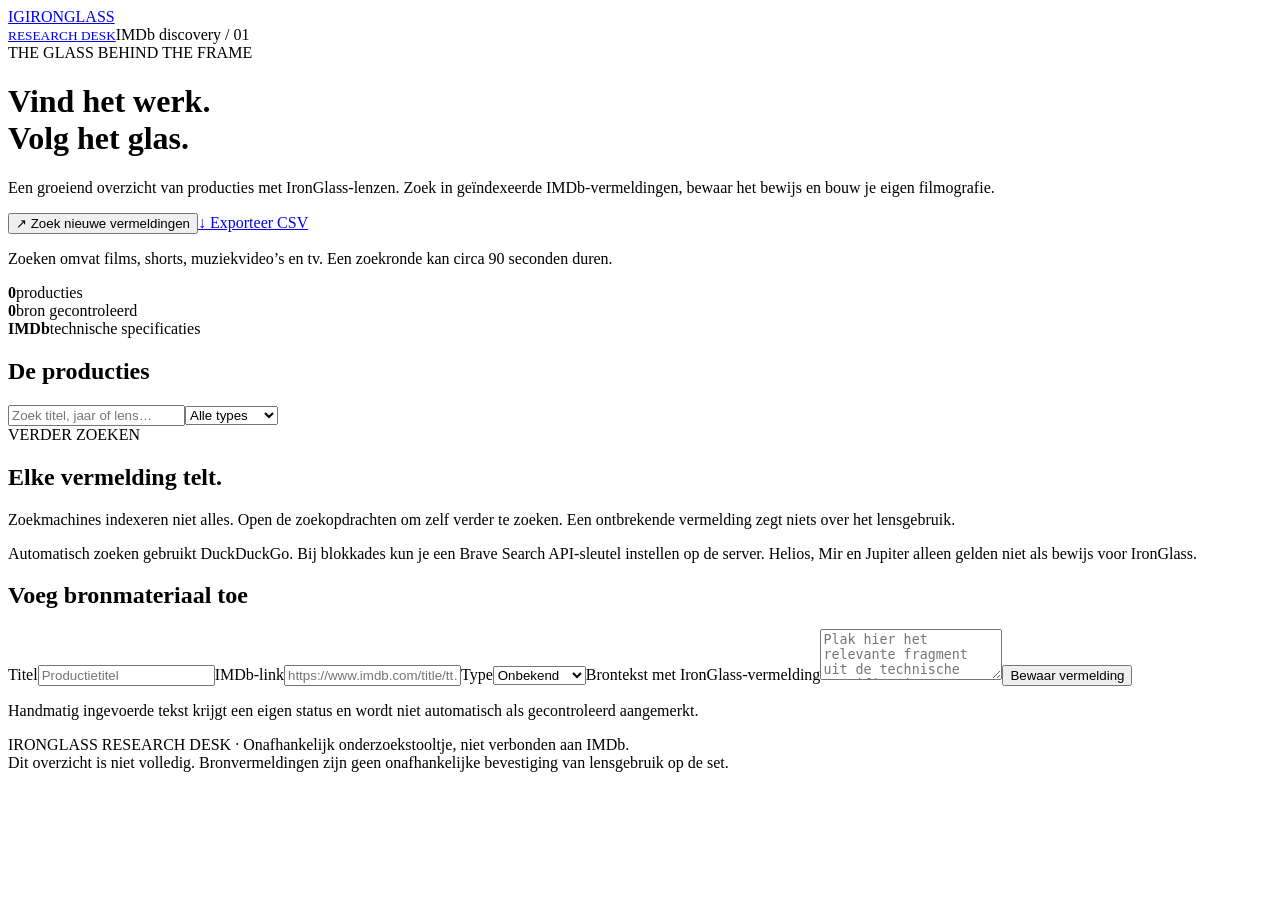
==== static/index.html @ 72260bdf "Add local IronGlass IMDb research tool" ====
<!doctype html><html lang="nl"><head><meta charset="utf-8"><meta name="viewport" content="width=device-width,initial-scale=1"><title>IronGlass · Research desk</title><link rel="stylesheet" href="/style.css"></head><body><header><a class="brand" href="/">IG<span>IRONGLASS<br><small>RESEARCH DESK</small></span></a><span class="tag">IMDb discovery / 01</span></header><main><div class="eyebrow">THE GLASS BEHIND THE FRAME</div><h1>Vind het werk.<br><span>Volg het glas.</span></h1><p class="intro">Een groeiend overzicht van producties met IronGlass-lenzen. Zoek in geïndexeerde IMDb-vermeldingen, bewaar het bewijs en bouw je eigen filmografie.</p><div class="actions"><button id="scan">↗ Zoek nieuwe vermeldingen</button><a class="button secondary" href="/export.csv">↓ Exporteer CSV</a></div><p id="message" role="status">Zoeken omvat films, shorts, muziekvideo’s en tv. Een zoekronde kan circa 90 seconden duren.</p><div class="stats"><div><strong id="total">0</strong><span>producties</span></div><div><strong id="verified">0</strong><span>bron gecontroleerd</span></div><div><strong>IMDb</strong><span>technische specificaties</span></div></div><section><div class="section-head"><h2>De producties<span id="count"></span></h2><div class="filters"><input id="filter" placeholder="Zoek titel, jaar of lens…" aria-label="Zoek resultaten"><select id="type" aria-label="Productietype"><option value="">Alle types</option><option>Film</option><option>Short</option><option>Music video</option><option>TV</option><option>Onbekend</option></select></div></div><div id="results"></div></section><section class="bottom"><div><div class="eyebrow">VERDER ZOEKEN</div><h2>Elke vermelding telt.</h2><p>Zoekmachines indexeren niet alles. Open de zoekopdrachten om zelf verder te zoeken. Een ontbrekende vermelding zegt niets over het lensgebruik.</p><div id="queries"></div><p class="muted">Automatisch zoeken gebruikt DuckDuckGo. Bij blokkades kun je een Brave Search API-sleutel instellen op de server. Helios, Mir en Jupiter alleen gelden niet als bewijs voor IronGlass.</p></div><form id="import"><h2>Voeg bronmateriaal toe</h2><label>Titel<input name="title" required placeholder="Productietitel"></label><label>IMDb-link<input name="url" type="url" required placeholder="https://www.imdb.com/title/tt…/technical/"></label><label>Type<select name="type"><option>Onbekend</option><option>Film</option><option>Short</option><option>Music video</option><option>TV</option></select></label><label>Brontekst met IronGlass-vermelding<textarea name="evidence" required rows="3" placeholder="Plak hier het relevante fragment uit de technische specificaties"></textarea></label><button>Bewaar vermelding</button><p class="muted">Handmatig ingevoerde tekst krijgt een eigen status en wordt niet automatisch als gecontroleerd aangemerkt.</p></form></section><footer>IRONGLASS RESEARCH DESK · Onafhankelijk onderzoekstooltje, niet verbonden aan IMDb.<br>Dit overzicht is niet volledig. Bronvermeldingen zijn geen onafhankelijke bevestiging van lensgebruik op de set.</footer></main><script src="/app.js"></script></body></html>
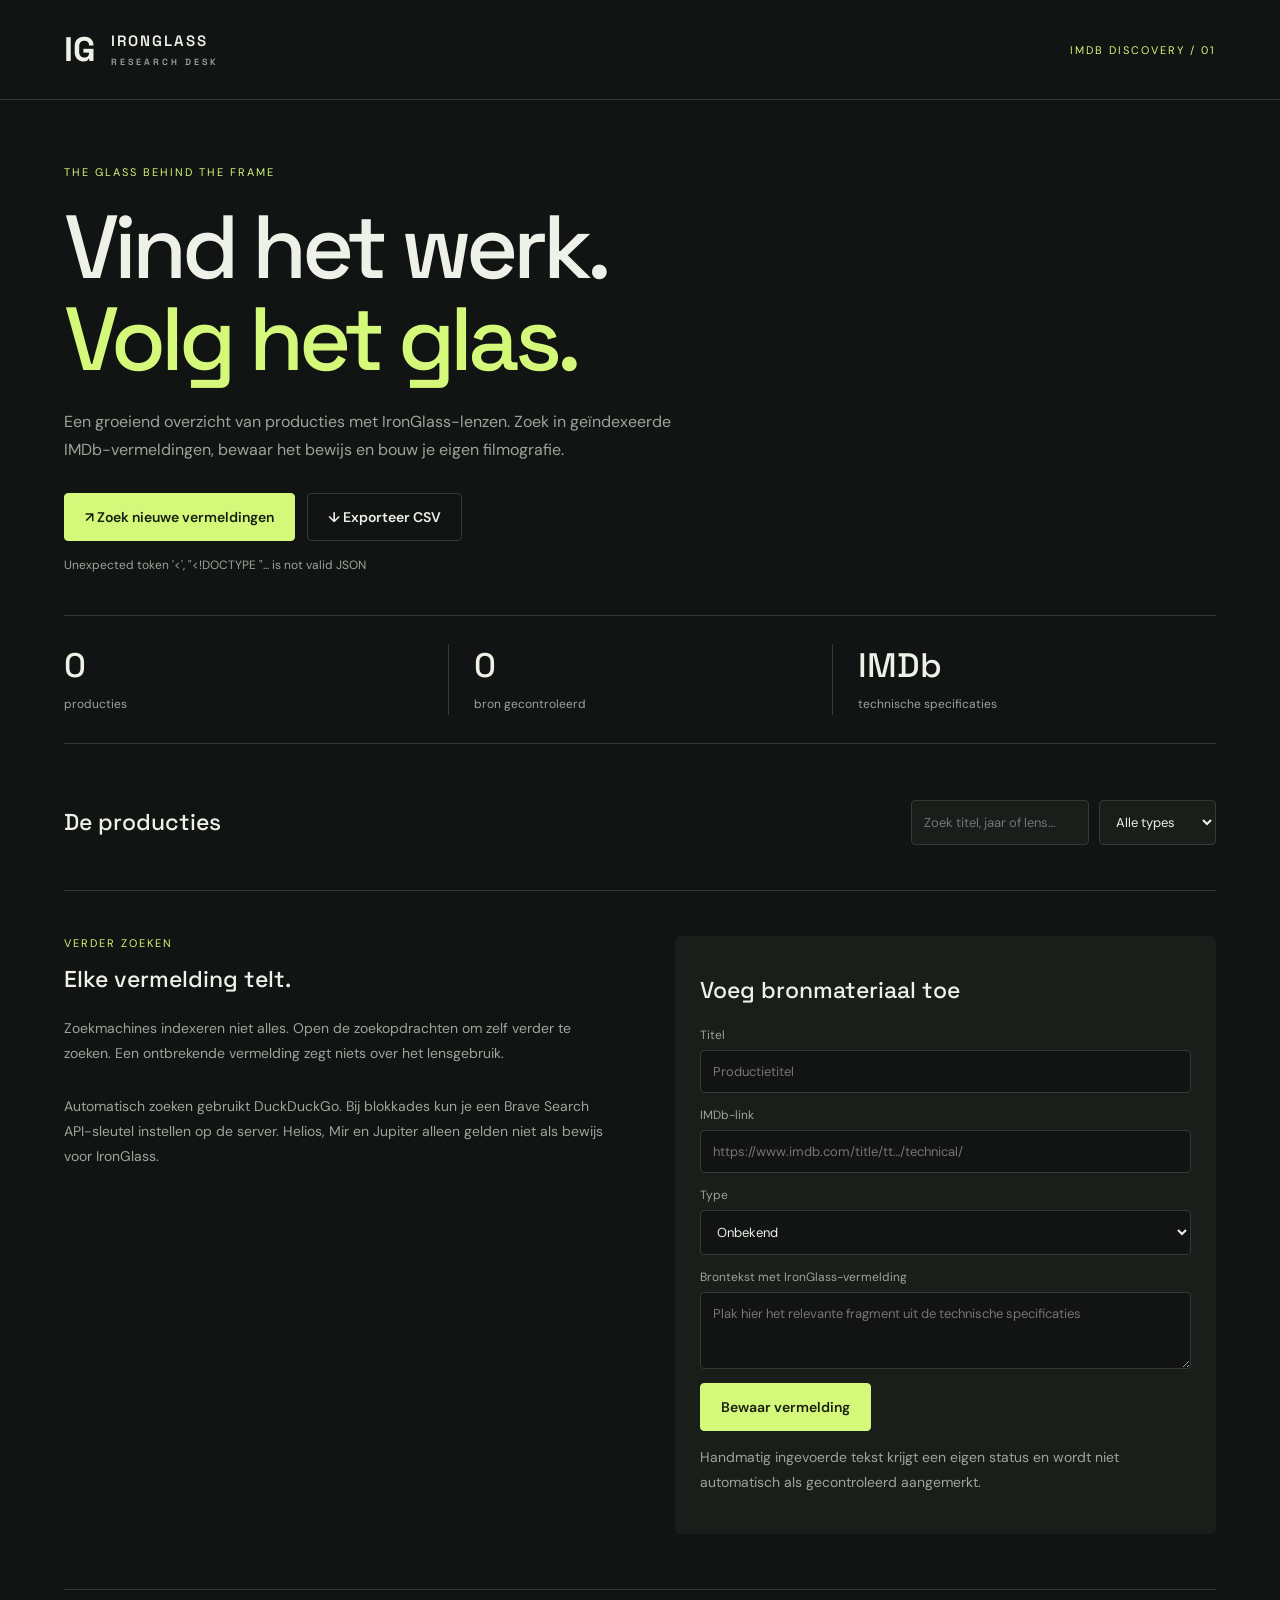
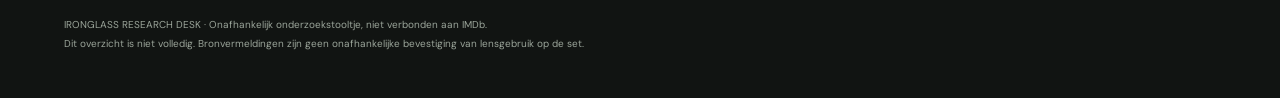
==== commit 19f60139: "Serve research interface on GitHub Pages with browser storage and CSV export" ====
--- a/static/index.html
+++ b/static/index.html
@@ -1 +1 @@
-<!doctype html><html lang="nl"><head><meta charset="utf-8"><meta name="viewport" content="width=device-width,initial-scale=1"><title>IronGlass · Research desk</title><link rel="stylesheet" href="/style.css"></head><body><header><a class="brand" href="/">IG<span>IRONGLASS<br><small>RESEARCH DESK</small></span></a><span class="tag">IMDb discovery / 01</span></header><main><div class="eyebrow">THE GLASS BEHIND THE FRAME</div><h1>Vind het werk.<br><span>Volg het glas.</span></h1><p class="intro">Een groeiend overzicht van producties met IronGlass-lenzen. Zoek in geïndexeerde IMDb-vermeldingen, bewaar het bewijs en bouw je eigen filmografie.</p><div class="actions"><button id="scan">↗ Zoek nieuwe vermeldingen</button><a class="button secondary" href="/export.csv">↓ Exporteer CSV</a></div><p id="message" role="status">Zoeken omvat films, shorts, muziekvideo’s en tv. Een zoekronde kan circa 90 seconden duren.</p><div class="stats"><div><strong id="total">0</strong><span>producties</span></div><div><strong id="verified">0</strong><span>bron gecontroleerd</span></div><div><strong>IMDb</strong><span>technische specificaties</span></div></div><section><div class="section-head"><h2>De producties<span id="count"></span></h2><div class="filters"><input id="filter" placeholder="Zoek titel, jaar of lens…" aria-label="Zoek resultaten"><select id="type" aria-label="Productietype"><option value="">Alle types</option><option>Film</option><option>Short</option><option>Music video</option><option>TV</option><option>Onbekend</option></select></div></div><div id="results"></div></section><section class="bottom"><div><div class="eyebrow">VERDER ZOEKEN</div><h2>Elke vermelding telt.</h2><p>Zoekmachines indexeren niet alles. Open de zoekopdrachten om zelf verder te zoeken. Een ontbrekende vermelding zegt niets over het lensgebruik.</p><div id="queries"></div><p class="muted">Automatisch zoeken gebruikt DuckDuckGo. Bij blokkades kun je een Brave Search API-sleutel instellen op de server. Helios, Mir en Jupiter alleen gelden niet als bewijs voor IronGlass.</p></div><form id="import"><h2>Voeg bronmateriaal toe</h2><label>Titel<input name="title" required placeholder="Productietitel"></label><label>IMDb-link<input name="url" type="url" required placeholder="https://www.imdb.com/title/tt…/technical/"></label><label>Type<select name="type"><option>Onbekend</option><option>Film</option><option>Short</option><option>Music video</option><option>TV</option></select></label><label>Brontekst met IronGlass-vermelding<textarea name="evidence" required rows="3" placeholder="Plak hier het relevante fragment uit de technische specificaties"></textarea></label><button>Bewaar vermelding</button><p class="muted">Handmatig ingevoerde tekst krijgt een eigen status en wordt niet automatisch als gecontroleerd aangemerkt.</p></form></section><footer>IRONGLASS RESEARCH DESK · Onafhankelijk onderzoekstooltje, niet verbonden aan IMDb.<br>Dit overzicht is niet volledig. Bronvermeldingen zijn geen onafhankelijke bevestiging van lensgebruik op de set.</footer></main><script src="/app.js"></script></body></html>
+<!doctype html><html lang="nl"><head><meta charset="utf-8"><meta name="viewport" content="width=device-width,initial-scale=1"><title>IronGlass · Research desk</title><link rel="stylesheet" href="./style.css"></head><body><header><a class="brand" href="./">IG<span>IRONGLASS<br><small>RESEARCH DESK</small></span></a><span class="tag">IMDb discovery / 01</span></header><main><div class="eyebrow">THE GLASS BEHIND THE FRAME</div><h1>Vind het werk.<br><span>Volg het glas.</span></h1><p class="intro">Een groeiend overzicht van producties met IronGlass-lenzen. Zoek in geïndexeerde IMDb-vermeldingen, bewaar het bewijs en bouw je eigen filmografie.</p><div class="actions"><button id="scan">↗ Zoek nieuwe vermeldingen</button><a id="export" class="button secondary" href="/export.csv">↓ Exporteer CSV</a></div><p id="message" role="status">Zoeken omvat films, shorts, muziekvideo’s en tv. Een zoekronde kan circa 90 seconden duren.</p><div class="stats"><div><strong id="total">0</strong><span>producties</span></div><div><strong id="verified">0</strong><span>bron gecontroleerd</span></div><div><strong>IMDb</strong><span>technische specificaties</span></div></div><section><div class="section-head"><h2>De producties<span id="count"></span></h2><div class="filters"><input id="filter" placeholder="Zoek titel, jaar of lens…" aria-label="Zoek resultaten"><select id="type" aria-label="Productietype"><option value="">Alle types</option><option>Film</option><option>Short</option><option>Music video</option><option>TV</option><option>Onbekend</option></select></div></div><div id="results"></div></section><section class="bottom"><div><div class="eyebrow">VERDER ZOEKEN</div><h2>Elke vermelding telt.</h2><p>Zoekmachines indexeren niet alles. Open de zoekopdrachten om zelf verder te zoeken. Een ontbrekende vermelding zegt niets over het lensgebruik.</p><div id="queries"></div><p id="provider-note" class="muted">Automatisch zoeken gebruikt DuckDuckGo. Bij blokkades kun je een Brave Search API-sleutel instellen op de server. Helios, Mir en Jupiter alleen gelden niet als bewijs voor IronGlass.</p></div><form id="import"><h2>Voeg bronmateriaal toe</h2><label>Titel<input name="title" required placeholder="Productietitel"></label><label>IMDb-link<input name="url" type="url" required placeholder="https://www.imdb.com/title/tt…/technical/"></label><label>Type<select name="type"><option>Onbekend</option><option>Film</option><option>Short</option><option>Music video</option><option>TV</option></select></label><label>Brontekst met IronGlass-vermelding<textarea name="evidence" required rows="3" placeholder="Plak hier het relevante fragment uit de technische specificaties"></textarea></label><button>Bewaar vermelding</button><p class="muted">Handmatig ingevoerde tekst krijgt een eigen status en wordt niet automatisch als gecontroleerd aangemerkt.</p></form></section><footer>IRONGLASS RESEARCH DESK · Onafhankelijk onderzoekstooltje, niet verbonden aan IMDb.<br>Dit overzicht is niet volledig. Bronvermeldingen zijn geen onafhankelijke bevestiging van lensgebruik op de set.</footer></main><script src="./app.js"></script></body></html>
--- a/static/style.css
+++ b/static/style.css
@@ -0,0 +1,2 @@
+@import url('https://fonts.googleapis.com/css2?family=DM+Sans:wght@400;500;600;700&family=Space+Grotesk:wght@400;500;600;700&display=swap');
+:root{color-scheme:dark;--bg:#111412;--panel:#191e1a;--ink:#eef1e8;--muted:#9ba59a;--acid:#d4f879;--line:#323b31}*{box-sizing:border-box}body{margin:0;background:var(--bg);color:var(--ink);font-family:'DM Sans',sans-serif}header{display:flex;justify-content:space-between;align-items:center;padding:28px 5%;border-bottom:1px solid var(--line)}a{color:inherit}.brand{display:flex;align-items:center;gap:15px;text-decoration:none;font:700 34px 'Space Grotesk',sans-serif}.brand span{font:600 15px 'Space Grotesk';letter-spacing:2px}.brand small{font-size:9px;color:var(--muted);letter-spacing:3px}.tag,.eyebrow{font-size:11px;letter-spacing:2px;color:var(--acid);text-transform:uppercase}main{max-width:1320px;padding:65px 5% 20px;margin:auto}h1{font:500 clamp(50px,7vw,94px)/1.03 'Space Grotesk',sans-serif;letter-spacing:-5px;margin:22px 0}h1 span{color:var(--acid)}.intro{max-width:620px;line-height:1.8;color:var(--muted);font-size:16px}.actions{display:flex;gap:12px;margin:28px 0 16px}button,.button{background:var(--acid);border:1px solid var(--acid);padding:14px 20px;border-radius:4px;color:#182010;font:600 14px 'DM Sans';cursor:pointer;text-decoration:none;display:inline-block}.secondary{background:transparent;color:var(--ink);border-color:var(--line)}button:disabled{opacity:.5;cursor:wait}#message{font-size:12px;color:var(--muted);max-width:100%;overflow-wrap:anywhere}.stats{display:grid;grid-template-columns:repeat(3,1fr);margin:42px 0 56px;border-top:1px solid var(--line);border-bottom:1px solid var(--line);padding:28px 0}.stats div{display:flex;flex-direction:column;gap:7px;padding-left:25px;border-left:1px solid var(--line)}.stats div:first-child{padding-left:0;border:0}.stats strong{font:500 34px 'Space Grotesk'}.stats span,.muted{font-size:12px;color:var(--muted);line-height:1.7}h2{font:500 23px 'Space Grotesk';margin:0 0 22px}.section-head{display:flex;align-items:center;justify-content:space-between;gap:15px;margin-bottom:18px}.section-head h2{margin:0}#count{color:var(--muted);font-size:16px}.filters{display:flex;gap:10px}input,select,textarea{background:var(--panel);border:1px solid var(--line);border-radius:4px;color:var(--ink);padding:12px;font:13px 'DM Sans';max-width:100%}article{display:flex;gap:25px;padding:28px 0;border-top:1px solid var(--line)}.index{font:12px 'Space Grotesk';color:var(--muted);padding-top:5px}.detail{flex:1}.meta{color:var(--muted);font-size:11px;text-transform:uppercase;letter-spacing:1px}.status{margin-left:12px;color:var(--acid)}h3{font:500 26px 'Space Grotesk';margin:10px 0}.detail p{font-size:13px;color:#b6bfb1;line-height:1.7;max-width:760px;margin:8px 0}.detail small{font-size:10px;color:var(--muted)}.source{font-size:12px;white-space:nowrap;text-decoration:none;padding-top:8px;color:var(--acid)}.bottom{display:grid;grid-template-columns:1fr 1fr;gap:70px;border-top:1px solid var(--line);margin-top:45px;padding-top:45px}.bottom h2{margin-top:14px}.bottom p{color:var(--muted);line-height:1.8;font-size:14px}#queries{display:flex;flex-wrap:wrap;gap:10px}#queries a{font-size:12px;border:1px solid var(--line);border-radius:30px;padding:9px 12px;text-decoration:none}form{background:var(--panel);padding:25px;border-radius:5px}label{display:block;color:var(--muted);font-size:12px;margin-bottom:14px}label input,label textarea,label select{display:block;width:100%;margin-top:7px;background:var(--bg)}footer{border-top:1px solid var(--line);margin-top:55px;padding:25px 0;color:var(--muted);font-size:10px;line-height:1.9}.empty{padding:40px;color:var(--muted)}:focus-visible{outline:2px solid var(--acid);outline-offset:3px}@media(max-width:700px){main{padding-top:40px}h1{letter-spacing:-3px}.tag{display:none}.section-head,.filters{align-items:stretch;flex-direction:column}.section-head{display:flex}.bottom{grid-template-columns:1fr;gap:25px}.actions{flex-wrap:wrap}.stats strong{font-size:25px}article{gap:12px}.status{display:block;margin:6px 0}.source{font-size:10px}h3{font-size:22px}}
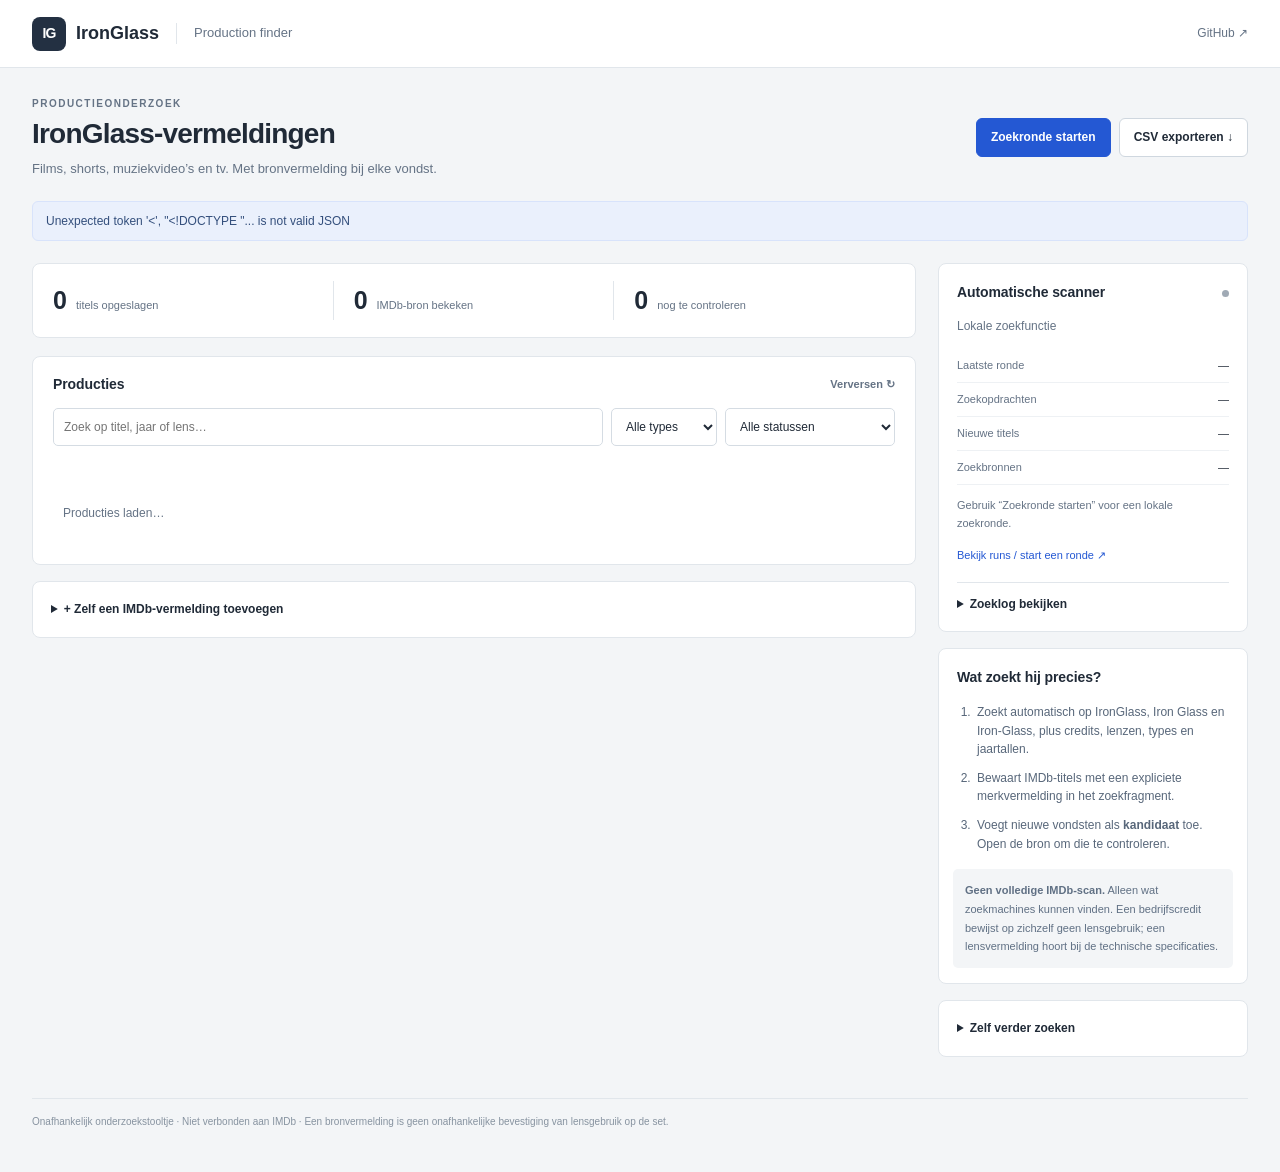
==== commit dd239252: "Automate indexed IMDb discovery and publish a compact research dashboard" ====
--- a/static/index.html
+++ b/static/index.html
@@ -1 +1,18 @@
-<!doctype html><html lang="nl"><head><meta charset="utf-8"><meta name="viewport" content="width=device-width,initial-scale=1"><title>IronGlass · Research desk</title><link rel="stylesheet" href="./style.css"></head><body><header><a class="brand" href="./">IG<span>IRONGLASS<br><small>RESEARCH DESK</small></span></a><span class="tag">IMDb discovery / 01</span></header><main><div class="eyebrow">THE GLASS BEHIND THE FRAME</div><h1>Vind het werk.<br><span>Volg het glas.</span></h1><p class="intro">Een groeiend overzicht van producties met IronGlass-lenzen. Zoek in geïndexeerde IMDb-vermeldingen, bewaar het bewijs en bouw je eigen filmografie.</p><div class="actions"><button id="scan">↗ Zoek nieuwe vermeldingen</button><a id="export" class="button secondary" href="/export.csv">↓ Exporteer CSV</a></div><p id="message" role="status">Zoeken omvat films, shorts, muziekvideo’s en tv. Een zoekronde kan circa 90 seconden duren.</p><div class="stats"><div><strong id="total">0</strong><span>producties</span></div><div><strong id="verified">0</strong><span>bron gecontroleerd</span></div><div><strong>IMDb</strong><span>technische specificaties</span></div></div><section><div class="section-head"><h2>De producties<span id="count"></span></h2><div class="filters"><input id="filter" placeholder="Zoek titel, jaar of lens…" aria-label="Zoek resultaten"><select id="type" aria-label="Productietype"><option value="">Alle types</option><option>Film</option><option>Short</option><option>Music video</option><option>TV</option><option>Onbekend</option></select></div></div><div id="results"></div></section><section class="bottom"><div><div class="eyebrow">VERDER ZOEKEN</div><h2>Elke vermelding telt.</h2><p>Zoekmachines indexeren niet alles. Open de zoekopdrachten om zelf verder te zoeken. Een ontbrekende vermelding zegt niets over het lensgebruik.</p><div id="queries"></div><p id="provider-note" class="muted">Automatisch zoeken gebruikt DuckDuckGo. Bij blokkades kun je een Brave Search API-sleutel instellen op de server. Helios, Mir en Jupiter alleen gelden niet als bewijs voor IronGlass.</p></div><form id="import"><h2>Voeg bronmateriaal toe</h2><label>Titel<input name="title" required placeholder="Productietitel"></label><label>IMDb-link<input name="url" type="url" required placeholder="https://www.imdb.com/title/tt…/technical/"></label><label>Type<select name="type"><option>Onbekend</option><option>Film</option><option>Short</option><option>Music video</option><option>TV</option></select></label><label>Brontekst met IronGlass-vermelding<textarea name="evidence" required rows="3" placeholder="Plak hier het relevante fragment uit de technische specificaties"></textarea></label><button>Bewaar vermelding</button><p class="muted">Handmatig ingevoerde tekst krijgt een eigen status en wordt niet automatisch als gecontroleerd aangemerkt.</p></form></section><footer>IRONGLASS RESEARCH DESK · Onafhankelijk onderzoekstooltje, niet verbonden aan IMDb.<br>Dit overzicht is niet volledig. Bronvermeldingen zijn geen onafhankelijke bevestiging van lensgebruik op de set.</footer></main><script src="./app.js"></script></body></html>
+<!doctype html>
+<html lang="nl"><head><meta charset="utf-8"><meta name="viewport" content="width=device-width,initial-scale=1"><title>IronGlass — Production finder</title><link rel="stylesheet" href="./style.css"></head>
+<body>
+<header><a class="brand" href="./"><span class="mark">IG</span> IronGlass <span class="brand-sub">Production finder</span></a><a class="github" href="https://github.com/tvlmedia/ironglass-tool" target="_blank" rel="noopener">GitHub ↗</a></header>
+<main>
+<div class="page-heading"><div><p class="eyebrow">PRODUCTIEONDERZOEK</p><h1>IronGlass-vermeldingen</h1><p class="intro">Films, shorts, muziekvideo’s en tv. Met bronvermelding bij elke vondst.</p></div><div class="actions"><button id="scan">Zoekronde starten</button><a id="export" class="button secondary" href="/export.csv">CSV exporteren ↓</a></div></div>
+<p id="message" class="notice" role="status">De lokale zoekfunctie doorzoekt zoekmachine-indexen, niet heel IMDb.</p>
+<div class="workspace"><div class="primary">
+<div class="stats"><div><strong id="total">0</strong><span>titels opgeslagen</span></div><div><strong id="verified">0</strong><span>IMDb-bron bekeken</span></div><div><strong id="candidates">0</strong><span>nog te controleren</span></div></div>
+<section class="results-panel"><div class="section-head"><h2>Producties <span id="count"></span></h2><button id="refresh" class="text-button">Verversen ↻</button></div><div class="filters"><input id="filter" type="search" placeholder="Zoek op titel, jaar of lens…" aria-label="Zoek resultaten"><select id="type" aria-label="Productietype"><option value="">Alle types</option><option>Film</option><option>Short</option><option>Music video</option><option>TV</option><option>Onbekend</option></select><select id="status-filter" aria-label="Controlestatus"><option value="">Alle statussen</option><option value="Gecontroleerd">Bron bekeken</option><option>Kandidaat</option><option>Handmatig aangeleverd</option></select></div><div id="results"><p class="empty">Producties laden…</p></div></section>
+<details class="panel add-panel"><summary>+ Zelf een IMDb-vermelding toevoegen</summary><form id="import"><p class="muted">Online blijven eigen toevoegingen in deze browser. Maak een back-up met CSV-export.</p><div class="form-grid"><label>Titel<input name="title" required placeholder="Naam van de productie"></label><label>Type<select name="type"><option>Onbekend</option><option>Film</option><option>Short</option><option>Music video</option><option>TV</option></select></label></div><label>IMDb-link<input name="url" type="url" required placeholder="https://www.imdb.com/title/tt…/technical/"></label><label>Bronfragment met IronGlass-vermelding<textarea name="evidence" required rows="3" placeholder="Plak alleen het relevante fragment"></textarea></label><button>Vermelding bewaren</button></form></details>
+</div><aside>
+<section class="panel scanner-panel"><div class="section-head"><h2>Automatische scanner</h2><span class="dot" id="scan-dot"></span></div><p id="scan-state" class="scan-state">Status laden…</p><dl><div><dt>Laatste ronde</dt><dd id="scan-time">—</dd></div><div><dt>Zoekopdrachten</dt><dd id="scan-queries">—</dd></div><div><dt>Nieuwe titels</dt><dd id="scan-new">—</dd></div><div><dt>Zoekbronnen</dt><dd id="scan-providers">—</dd></div></dl><p class="muted" id="schedule-note">De online scanner draait via GitHub Actions.</p><a class="inline-link" href="https://github.com/tvlmedia/ironglass-tool/actions/workflows/discover.yml" target="_blank" rel="noopener">Bekijk runs / start een ronde ↗</a><details id="scan-log"><summary>Zoeklog bekijken</summary><div id="scan-reports"></div></details></section>
+<section class="panel"><h2>Wat zoekt hij precies?</h2><ol class="steps"><li>Zoekt automatisch op IronGlass, Iron Glass en Iron-Glass, plus credits, lenzen, types en jaartallen.</li><li>Bewaart IMDb-titels met een expliciete merkvermelding in het zoekfragment.</li><li>Voegt nieuwe vondsten als <b>kandidaat</b> toe. Open de bron om die te controleren.</li></ol><p class="coverage"><b>Geen volledige IMDb-scan.</b> Alleen wat zoekmachines kunnen vinden. Een bedrijfscredit bewijst op zichzelf geen lensgebruik; een lensvermelding hoort bij de technische specificaties.</p></section>
+<details class="panel"><summary>Zelf verder zoeken</summary><div id="queries"></div><p id="provider-note" class="muted">Helios, Mir en Jupiter zonder IronGlass gelden niet als merkbewijs.</p></details>
+</aside></div>
+<footer>Onafhankelijk onderzoekstooltje · Niet verbonden aan IMDb · Een bronvermelding is geen onafhankelijke bevestiging van lensgebruik op de set.</footer>
+</main><script src="./app.js"></script></body></html>
--- a/static/style.css
+++ b/static/style.css
@@ -1,2 +1 @@
-@import url('https://fonts.googleapis.com/css2?family=DM+Sans:wght@400;500;600;700&family=Space+Grotesk:wght@400;500;600;700&display=swap');
-:root{color-scheme:dark;--bg:#111412;--panel:#191e1a;--ink:#eef1e8;--muted:#9ba59a;--acid:#d4f879;--line:#323b31}*{box-sizing:border-box}body{margin:0;background:var(--bg);color:var(--ink);font-family:'DM Sans',sans-serif}header{display:flex;justify-content:space-between;align-items:center;padding:28px 5%;border-bottom:1px solid var(--line)}a{color:inherit}.brand{display:flex;align-items:center;gap:15px;text-decoration:none;font:700 34px 'Space Grotesk',sans-serif}.brand span{font:600 15px 'Space Grotesk';letter-spacing:2px}.brand small{font-size:9px;color:var(--muted);letter-spacing:3px}.tag,.eyebrow{font-size:11px;letter-spacing:2px;color:var(--acid);text-transform:uppercase}main{max-width:1320px;padding:65px 5% 20px;margin:auto}h1{font:500 clamp(50px,7vw,94px)/1.03 'Space Grotesk',sans-serif;letter-spacing:-5px;margin:22px 0}h1 span{color:var(--acid)}.intro{max-width:620px;line-height:1.8;color:var(--muted);font-size:16px}.actions{display:flex;gap:12px;margin:28px 0 16px}button,.button{background:var(--acid);border:1px solid var(--acid);padding:14px 20px;border-radius:4px;color:#182010;font:600 14px 'DM Sans';cursor:pointer;text-decoration:none;display:inline-block}.secondary{background:transparent;color:var(--ink);border-color:var(--line)}button:disabled{opacity:.5;cursor:wait}#message{font-size:12px;color:var(--muted);max-width:100%;overflow-wrap:anywhere}.stats{display:grid;grid-template-columns:repeat(3,1fr);margin:42px 0 56px;border-top:1px solid var(--line);border-bottom:1px solid var(--line);padding:28px 0}.stats div{display:flex;flex-direction:column;gap:7px;padding-left:25px;border-left:1px solid var(--line)}.stats div:first-child{padding-left:0;border:0}.stats strong{font:500 34px 'Space Grotesk'}.stats span,.muted{font-size:12px;color:var(--muted);line-height:1.7}h2{font:500 23px 'Space Grotesk';margin:0 0 22px}.section-head{display:flex;align-items:center;justify-content:space-between;gap:15px;margin-bottom:18px}.section-head h2{margin:0}#count{color:var(--muted);font-size:16px}.filters{display:flex;gap:10px}input,select,textarea{background:var(--panel);border:1px solid var(--line);border-radius:4px;color:var(--ink);padding:12px;font:13px 'DM Sans';max-width:100%}article{display:flex;gap:25px;padding:28px 0;border-top:1px solid var(--line)}.index{font:12px 'Space Grotesk';color:var(--muted);padding-top:5px}.detail{flex:1}.meta{color:var(--muted);font-size:11px;text-transform:uppercase;letter-spacing:1px}.status{margin-left:12px;color:var(--acid)}h3{font:500 26px 'Space Grotesk';margin:10px 0}.detail p{font-size:13px;color:#b6bfb1;line-height:1.7;max-width:760px;margin:8px 0}.detail small{font-size:10px;color:var(--muted)}.source{font-size:12px;white-space:nowrap;text-decoration:none;padding-top:8px;color:var(--acid)}.bottom{display:grid;grid-template-columns:1fr 1fr;gap:70px;border-top:1px solid var(--line);margin-top:45px;padding-top:45px}.bottom h2{margin-top:14px}.bottom p{color:var(--muted);line-height:1.8;font-size:14px}#queries{display:flex;flex-wrap:wrap;gap:10px}#queries a{font-size:12px;border:1px solid var(--line);border-radius:30px;padding:9px 12px;text-decoration:none}form{background:var(--panel);padding:25px;border-radius:5px}label{display:block;color:var(--muted);font-size:12px;margin-bottom:14px}label input,label textarea,label select{display:block;width:100%;margin-top:7px;background:var(--bg)}footer{border-top:1px solid var(--line);margin-top:55px;padding:25px 0;color:var(--muted);font-size:10px;line-height:1.9}.empty{padding:40px;color:var(--muted)}:focus-visible{outline:2px solid var(--acid);outline-offset:3px}@media(max-width:700px){main{padding-top:40px}h1{letter-spacing:-3px}.tag{display:none}.section-head,.filters{align-items:stretch;flex-direction:column}.section-head{display:flex}.bottom{grid-template-columns:1fr;gap:25px}.actions{flex-wrap:wrap}.stats strong{font-size:25px}article{gap:12px}.status{display:block;margin:6px 0}.source{font-size:10px}h3{font-size:22px}}
+:root{color-scheme:light;--bg:#f3f5f7;--panel:#fff;--ink:#202a37;--muted:#657385;--line:#e1e6eb;--accent:#2458d3}*{box-sizing:border-box}body{margin:0;background:var(--bg);color:var(--ink);font:14px/1.55 -apple-system,BlinkMacSystemFont,"Segoe UI",sans-serif}a{color:var(--accent)}header{height:68px;background:#fff;border-bottom:1px solid var(--line);padding:0 32px;display:flex;align-items:center;justify-content:space-between}.brand{display:flex;align-items:center;gap:10px;color:var(--ink);font-weight:750;font-size:18px;text-decoration:none}.mark{display:grid;place-items:center;background:#233042;color:white;width:34px;height:34px;border-radius:8px;font-size:14px;letter-spacing:-1px}.brand-sub{font-weight:400;color:var(--muted);font-size:13px;border-left:1px solid var(--line);margin-left:7px;padding-left:17px}.github{font-size:12px;text-decoration:none;color:var(--muted)}main{max-width:1520px;margin:auto;padding:28px 32px}.page-heading{display:flex;align-items:center;justify-content:space-between;gap:20px}.eyebrow{color:var(--muted);font-size:10px;font-weight:650;letter-spacing:1.5px;margin:0 0 4px}h1{font-size:28px;letter-spacing:-.8px;line-height:1.25;margin:0}h2{font-size:14px;letter-spacing:-.1px;margin:0 0 14px;font-weight:650}.intro{color:var(--muted);margin:8px 0 0;font-size:13px}.actions{display:flex;gap:8px;flex-shrink:0}button,.button{display:inline-block;background:var(--accent);border:1px solid var(--accent);color:#fff;border-radius:6px;padding:10px 14px;line-height:1.4;font-family:inherit;font-size:12px;font-weight:600;text-decoration:none;cursor:pointer}.secondary{background:#fff;color:var(--ink);border-color:#cfd7df}button:hover,.button:hover{filter:brightness(.96)}button:disabled{opacity:.5;cursor:wait}.notice{background:#eaf0fc;border:1px solid #d8e3fb;color:#344f7c;padding:10px 13px;font-size:12px;border-radius:6px;margin:22px 0;overflow-wrap:anywhere}.workspace{display:grid;grid-template-columns:minmax(0,1fr) 310px;gap:22px;align-items:start}.stats{display:grid;grid-template-columns:repeat(3,1fr);background:white;border:1px solid var(--line);border-radius:8px;margin-bottom:18px;padding:17px 20px}.stats div{display:flex;align-items:baseline;gap:10px;border-right:1px solid var(--line);padding-left:20px}.stats div:first-child{padding-left:0}.stats div:last-child{border:0}.stats strong{font-size:25px;letter-spacing:-1px;font-weight:650}.stats span{font-size:11px;color:var(--muted)}.results-panel,.panel{border:1px solid var(--line);border-radius:8px;background:white;overflow:hidden}.section-head{display:flex;align-items:center;justify-content:space-between;gap:10px}.results-panel>.section-head{padding:17px 20px 12px}.section-head h2{margin:0}#count{color:var(--muted);font-weight:400}.text-button{border:0;background:none;color:var(--muted);padding:0;font-size:11px}.filters{display:flex;gap:8px;padding:0 20px 16px}.filters input{flex:1;min-width:80px}.filters select{max-width:170px}input,select,textarea{line-height:1.5;font-family:inherit;font-size:12px;padding:9px 10px;color:var(--ink);border:1px solid #d5dce3;border-radius:5px;background:#fff;max-width:100%}article{display:flex;gap:15px;border-top:1px solid var(--line);padding:18px 20px}article:hover{background:#fafbfd}.index{font-size:10px;color:#8c98a6;min-width:18px;padding-top:3px}.detail{min-width:0;flex:1}.meta{font-size:10px;color:var(--muted);display:flex;align-items:center;gap:10px}.status{font-size:9px;background:#fff3d7;color:#85610c;border-radius:4px;padding:2px 6px}.status.verified{background:#e7f4ec;color:#28784e}h3{font-size:16px;letter-spacing:-.3px;margin:4px 0 5px;font-weight:650}.detail p{font-size:12px;color:#576576;margin:0 0 7px;line-height:1.6;overflow-wrap:anywhere}.detail small{font-size:10px;color:#83909f}.source{align-self:flex-start;font-size:11px;text-decoration:none;white-space:nowrap;margin-top:3px}.panel{padding:18px;margin-bottom:16px}.scan-state{font-size:12px;margin:13px 0;color:var(--muted)}.dot{width:7px;height:7px;border-radius:50%;background:#a0aab5}.dot.ok{background:#359769}.dot.warning{background:#dc9c28}.dot.error{background:#ca5858}dl{font-size:11px;margin:0}dl div{display:flex;justify-content:space-between;gap:15px;padding:8px 0;border-bottom:1px solid #eef1f4}dt{color:var(--muted)}dd{text-align:right;margin:0;max-width:170px}.muted{color:var(--muted);font-size:11px;line-height:1.7}.inline-link{font-size:11px;text-decoration:none}.steps{padding-left:17px;font-size:12px;color:#58677a;margin:0}.steps li{padding-left:3px;margin-bottom:10px}.coverage{background:#f3f5f7;color:#607084;font-size:11px;line-height:1.7;margin:16px -4px -3px;padding:12px;border-radius:5px}summary{font-size:12px;font-weight:600;cursor:pointer}details[open]>summary{margin-bottom:15px}.add-panel{margin-top:16px}.form-grid{display:grid;grid-template-columns:2fr 1fr;gap:14px}label{display:block;font-size:11px;color:var(--muted);margin-bottom:12px}label input,label select,label textarea{display:block;width:100%;margin-top:5px}#queries{display:flex;flex-direction:column;gap:7px;margin-top:12px}#queries a{font-size:11px;text-decoration:none}#scan-log{margin-top:16px;border-top:1px solid var(--line);padding-top:12px}#scan-reports{max-height:260px;overflow:auto}.log-row{border-bottom:1px solid var(--line);padding:8px 0;font-size:10px;overflow-wrap:anywhere}.log-row strong{display:block}.log-row.error{color:#aa5143}.empty{padding:30px;color:var(--muted);font-size:12px}footer{color:#8793a0;font-size:10px;margin-top:25px;padding:15px 0;border-top:1px solid var(--line)}:focus-visible{outline:2px solid var(--accent);outline-offset:3px}@media(min-width:1600px){main{padding-top:35px}.workspace{grid-template-columns:minmax(0,1fr) 340px}}@media(max-width:1050px){.workspace{grid-template-columns:minmax(0,1fr) 280px}.stats div{display:block}.stats span{display:block}.filters{flex-wrap:wrap}.filters input{flex-basis:100%}.page-heading{align-items:flex-start}.actions{flex-direction:column}}@media(max-width:760px){header{padding:0 16px}.brand-sub{display:none}main{padding:20px 14px}.workspace{display:flex;flex-direction:column}.primary,aside{width:100%}.page-heading{display:block}h1{font-size:25px}.actions{flex-direction:row;margin-top:16px}.stats{padding:14px}.stats div{padding-left:12px}.stats span{font-size:10px}.filters{padding:0 14px 14px}.filters select{flex:1;min-width:0;max-width:100%}article{padding:16px 14px;gap:8px}.index{display:none}.meta{flex-wrap:wrap;gap:6px}.source{font-size:10px}.form-grid{grid-template-columns:1fr}.notice{margin:18px 0}}
